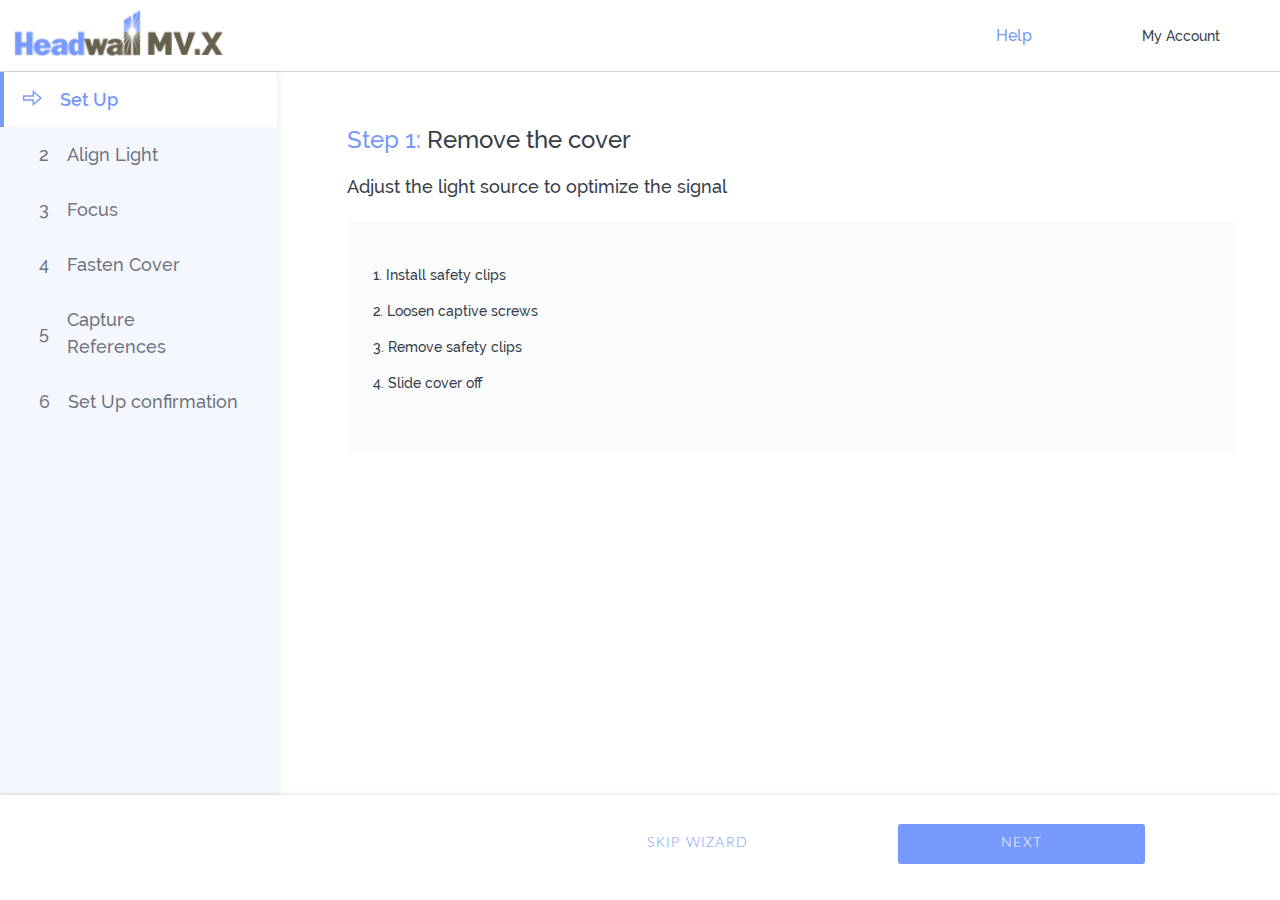
==== _index.html @ 50cad3e5 "add login page" ====
<!DOCTYPE html>
<html lang="en">
  <head>
    <meta charset="UTF-8" />
    <meta name="viewport" content="width=device-width, initial-scale=1.0" />
    <title>Screens Cam</title>
    <!-- Fonts -->
    <link rel="stylesheet" href="./assets/fonts/Verdana/verdana.css" />
    <link rel="stylesheet" href="./assets/fonts/Raleway/raleway.css" />
    <link rel="stylesheet" href="./assets/fonts/Lato/lato.css" />
    <!-- Other stylesheets -->

    <!-- Main stylesheet -->
    <link rel="stylesheet" href="css/main.css" />
  </head>
  <body>
    <div class="main-container">
      <!-- Header block START-->
      <div class="header-wrapper">
        <header>
          <div>
            <a href="#"><img src="./assets/img/icons/png/logo.png" alt="home page" /></a>
          </div>
          <section>
            <label for="dialog_state">Help</label>
            <div>
              <input type="checkbox" id="acc-settings" />
              <label for="acc-settings">My Account</label>
              <div class="acc-settings">
                <p><a href="#">Settings</a></p>
                <p><a href="#">Sign out</a></p>
              </div>
            </div>
          </section>
        </header>
      </div>
      <!-- Header block END-->

      <div class="main-layout">
        <!-- Panel Controls START-->
        <div class="flow">
          <div class="flow-item flow-item-active">
            <div class="flow-item-title">
              <span class="marker">1</span>
              <span class="marker-active"><img src="./assets/img/icons/vector/arrow-right.svg" alt="" /></span>
              <span class="marker-done"><img src="./assets/img/icons/vector/icon-done.svg" alt="" /></span>
              <p>Set Up</p>
            </div>
            <div class="flow-item-content">
              <div class="content-title">
                <p><span>Step 1: </span>Remove the cover</p>
              </div>
              <p class="content-title-sm">Adjust the light source to optimize the signal</p>
              <div class="darken-block">
                <div class="darken-block-text">
                  <p>1. Install safety clips</p>
                  <p>2. Loosen captive screws</p>
                  <p>3. Remove safety clips</p>
                  <p>4. Slide cover off</p>
                </div>
                <div class="darken-block-img">
                  <img src="./assets/img/gif/step_1.gif" alt="" />
                </div>
              </div>
            </div>
          </div>

          <div class="flow-item">
            <div class="flow-item-title">
              <span class="marker">2</span>
              <span class="marker-active"><img src="./assets/img/icons/vector/arrow-right.svg" alt="" /></span>
              <span class="marker-done"><img src="./assets/img/icons/vector/icon-done.svg" alt="" /></span>
              <p>Align Light</p>
            </div>
            <div class="flow-item-content">
              <div class="content-title">
                <p><span>Step 2: </span>Align Light Source</p>
              </div>
              <p class="content-title-sm">Remove cover to focus the lens</p>

              <div class="custom-dropdown">
                <div>
                  <span>Instructions</span>
                  <div class="arrow"></div>
                </div>
                <section class="dropdown-content">
                  <div class="darken-block">
                    <div class="darken-block-text">
                      <p>1. Install the light source</p>
                      <p>2. Place Zone 1 of the supplied target sheet in the field of view of the camera.</p>
                      <p>3. Loosen the clamp and adjust the position of the light source to illuminate the field of view of the MV.X</p>
                      <p>4. Monitor the Live View below to maximize the brightness of the image</p>
                      <p>5. Using the Live Spatial Profile Plot, adjust the illumination for the best uniformity across he plot.</p>
                    </div>
                    <img src="./assets/img/gif/step_2.gif" alt="" />
                  </div>
                </section>
              </div>
              <p class="content-title-xs">Live View of raw data</p>
              <div class="live-preview">
                <div class="live-preview-indicate">
                  <div></div>
                  <p>Live View</p>
                </div>
              </div>
              <div class="live-preview"></div>
            </div>
          </div>

          <div class="flow-item">
            <div class="flow-item-title">
              <span class="marker">3</span>
              <span class="marker-active"><img src="./assets/img/icons/vector/arrow-right.svg" alt="" /></span>
              <span class="marker-done"><img src="./assets/img/icons/vector/icon-done.svg" alt="" /></span>
              <p>Focus</p>
            </div>
            <div class="flow-item-content">
              <div class="content-title">
                <p><span>Step 3: </span>Focus the Lens</p>
              </div>
              <p class="content-title-sm">Adjust lens focus to maximise contrast</p>

              <div class="custom-dropdown">
                <div>
                  <span>Instructions</span>
                  <div class="arrow"></div>
                </div>
                <section class="dropdown-content">
                  <div class="darken-block">
                    <div class="darken-block-text">
                      <p>1. Ensure <i>Zone 1</i> of target sheet is visible by MV.X</p>
                      <p>2. Loosen the set screw on the lens</p>
                      <p>3. Using Live View below, turn front of lens to maximize the focus of the lens</p>
                      <p>4. Tighten the set screw on the lens</p>
                    </div>
                    <img src="./assets/img/gif/step_3.gif" alt="" />
                  </div>
                </section>
              </div>
              <p class="content-title-sm horizontal-offset">
                Position the camera as descbibed on the photo and Focus to achieve the result as in the example
              </p>
              <p class="content-title-xs">Live View of raw data</p>
              <div class="live-preview">
                <div class="live-preview-indicate">
                  <div></div>
                  <p>Live View</p>
                </div>
              </div>
              <div class="live-preview"></div>
              <div class="live-preview"></div>
            </div>
          </div>

          <div class="flow-item">
            <div class="flow-item-title">
              <span class="marker">4</span>
              <span class="marker-active"><img src="./assets/img/icons/vector/arrow-right.svg" alt="" /></span>
              <span class="marker-done"><img src="./assets/img/icons/vector/icon-done.svg" alt="" /></span>
              <p>Fasten Cover</p>
            </div>
            <div class="flow-item-content">
              <div class="content-title">
                <p><span>Step 4: </span>Replace Cover</p>
              </div>
              <p class="content-title-sm">Steps to replace and lock</p>

              <div class="custom-dropdown">
                <div>
                  <span>Instructions</span>
                  <div class="arrow"></div>
                </div>
                <section class="dropdown-content">
                  <div class="darken-block">
                    <div class="darken-block-text">
                      <p>1. Slide cover on with window over front of lens</p>
                      <p>2. Install safety clips</p>
                      <p>3. Tighten captive screws</p>
                      <p>4. Remove safety clips</p>
                    </div>
                    <img src="./assets/img/gif/step_4.gif" alt="" />
                  </div>
                </section>
              </div>
            </div>
          </div>

          <div class="flow-item">
            <div class="flow-item-title">
              <span class="marker">5</span>
              <span class="marker-active"><img src="./assets/img/icons/vector/arrow-right.svg" alt="" /></span>
              <span class="marker-done"><img src="./assets/img/icons/vector/icon-done.svg" alt="" /></span>
              <p>Capture References</p>
            </div>
            <div class="flow-item-content">
              <div class="content-title">
                <p><span>Step 5: </span>White and Dark Reference</p>
              </div>
              <p class="content-title-sm">Follow instructions below to collect White and Dark references</p>
              <div class="custom-dropdown">
                <div>
                  <span>Instructions</span>
                  <div class="arrow"></div>
                </div>
                <section class="dropdown-content">
                  <div class="darken-block">
                    <div class="darken-block-text">
                      <p>1. Move target sheet so that <i>Zone 2</i> is visible in the Live View below.</p>
                      <p>2. Place the white reference material onto the indicated position on the target sheet.</p>
                      <p>3. Click button when ready</p>
                    </div>
                    <img src="./assets/img/gif/step_2.gif" alt="" />
                  </div>
                </section>
              </div>
              <p class="content-title-sm horizontal-offset">
                Position the camera as descbibed on the photo and Focus to achieve the result as in the example
              </p>
              <p class="content-title-xs">Live View of raw data</p>
              <div class="live-preview">
                <div class="live-preview-indicate">
                  <div></div>
                  <p>Live View</p>
                </div>
              </div>
              <div class="live-preview"></div>
              <p class="content-text">
                Put a white reference in the spot of the light source so the exposure on the machine can be adjusted. Once it is adjusted to give the
                user ~75% of saturation (based on spectral graph), the user is prompted to click a button and save a white reference file. Clicking
                this button automatically saves a file with the proper settings in the metadata.
              </p>
              <div class="content-btn-collect">
                <button>Collect White&Dark References</button>
              </div>
            </div>
          </div>

          <div class="flow-item">
            <div class="flow-item-title">
              <span class="marker">6</span>
              <span class="marker-active"><img src="./assets/img/icons/vector/arrow-right.svg" alt="" /></span>
              <span class="marker-done"><img src="./assets/img/icons/vector/icon-done.svg" alt="" /></span>
              <p>Set Up confirmation</p>
            </div>
            <div class="flow-item-content">
              <div class="content-title">
                <p><span>Step 6: </span>Confirm and accept Set Up</p>
              </div>
              <p class="content-title-sm">
                Check up the data, settings file will be saved automatically with this information so it remains associated with the camera.
              </p>
              <div class="darken-block content-inputs">
                <div>
                  <p>MV.X camera name</p>
                  <p>FOV ( Field of View Parallel)</p>
                  <p>Spatial pixel</p>
                  <div class="tip">
                      <p>Maximum Belt Speed</p>
                      <img src="./assets/img/icons/vector/icon-info.svg" alt="info speed" />
                      <section>
                        <span>Belt speed assumes square pixels and may need to be adjusted based on the sample present.</span>
                        <div class="cube-wrapper">
                          <div class="cube"></div>
                        </div>
                      </section>
                    </div>
                  <p>Integration Time/Exposure</p>
                  <p>Frame Rate</p>
                </div>
                <section>
                  <input type="text" value="MV.X 001 " />
                  <div>
                    <input type="text" value="87" />
                    <span>deg</span>
                  </div>
                  <div>
                    <input type="text" value="87" />
                    <span>mm</span>
                  </div>
                  <div>
                    <input type="text" value="87" />
                    <span>m/sec</span>
                  </div>
                  <div>
                    <input type="text" value="87" />
                    <span>ms</span>
                  </div>
                  <div>
                    <input type="text" value="87" />
                    <span>fps</span>
                  </div>
                </section>
              </div>
              <p class="content-text">*After saving up the setup options you will have opportunity to change options via settings</p>
            </div>
          </div>
        </div>
        <div id="confirming-panel" class="confirming-panel">
          <span>skip wizard</span>
          <button id="btn-next">next</button>
        </div>
      </div>
    </div>
    <script src="./js/main.js"></script>
  </body>
</html>
---- assets/fonts/Verdana/verdana.css ----
/* This stylesheet generated by Transfonter (https://transfonter.org) on August 20, 2017 8:44 PM */

@font-face {
	font-family: 'Verdana';
	src: url('Verdana-BoldItalic.eot');
	src: local('Verdana Bold Italic'), local('Verdana-BoldItalic'),
		url('Verdana-BoldItalic.eot?#iefix') format('embedded-opentype'),
		url('Verdana-BoldItalic.woff') format('woff'),
		url('Verdana-BoldItalic.ttf') format('truetype');
	font-weight: bold;
	font-style: italic;
}

@font-face {
	font-family: 'Verdana';
	src: url('Verdana.eot');
	src: local('Verdana'),
		url('Verdana.eot?#iefix') format('embedded-opentype'),
		url('Verdana.woff') format('woff'),
		url('Verdana.ttf') format('truetype');
	font-weight: normal;
	font-style: normal;
}

@font-face {
	font-family: 'Verdana';
	src: url('Verdana-Bold.eot');
	src: local('Verdana Bold'), local('Verdana-Bold'),
		url('Verdana-Bold.eot?#iefix') format('embedded-opentype'),
		url('Verdana-Bold.woff') format('woff'),
		url('Verdana-Bold.ttf') format('truetype');
	font-weight: bold;
	font-style: normal;
}

@font-face {
	font-family: 'Verdana';
	src: url('Verdana-Italic.eot');
	src: local('Verdana Italic'), local('Verdana-Italic'),
		url('Verdana-Italic.eot?#iefix') format('embedded-opentype'),
		url('Verdana-Italic.woff') format('woff'),
		url('Verdana-Italic.ttf') format('truetype');
	font-weight: normal;
	font-style: italic;
}
---- assets/fonts/Raleway/raleway.css ----
/* This stylesheet generated by Transfonter (https://transfonter.org) on October 3, 2017 10:11 PM */

@font-face {
	font-family: 'Raleway';
	src: url('Raleway-Black.eot');
	src: local('Raleway Black'), local('Raleway-Black'),
		url('Raleway-Black.eot?#iefix') format('embedded-opentype'),
		url('Raleway-Black.woff') format('woff'),
		url('Raleway-Black.ttf') format('truetype');
	font-weight: 900;
	font-style: normal;
}

@font-face {
	font-family: 'Raleway';
	src: url('Raleway-ExtraLight.eot');
	src: local('Raleway ExtraLight'), local('Raleway-ExtraLight'),
		url('Raleway-ExtraLight.eot?#iefix') format('embedded-opentype'),
		url('Raleway-ExtraLight.woff') format('woff'),
		url('Raleway-ExtraLight.ttf') format('truetype');
	font-weight: 200;
	font-style: normal;
}

@font-face {
	font-family: 'Raleway';
	src: url('Raleway-Medium.eot');
	src: local('Raleway Medium'), local('Raleway-Medium'),
		url('Raleway-Medium.eot?#iefix') format('embedded-opentype'),
		url('Raleway-Medium.woff') format('woff'),
		url('Raleway-Medium.ttf') format('truetype');
	font-weight: 500;
	font-style: normal;
}

@font-face {
	font-family: 'Raleway';
	src: url('Raleway-LightItalic.eot');
	src: local('Raleway Light Italic'), local('Raleway-LightItalic'),
		url('Raleway-LightItalic.eot?#iefix') format('embedded-opentype'),
		url('Raleway-LightItalic.woff') format('woff'),
		url('Raleway-LightItalic.ttf') format('truetype');
	font-weight: 300;
	font-style: italic;
}

@font-face {
	font-family: 'Raleway';
	src: url('Raleway-Regular.eot');
	src: local('Raleway'), local('Raleway-Regular'),
		url('Raleway-Regular.eot?#iefix') format('embedded-opentype'),
		url('Raleway-Regular.woff') format('woff'),
		url('Raleway-Regular.ttf') format('truetype');
	font-weight: normal;
	font-style: normal;
}

@font-face {
	font-family: 'Raleway';
	src: url('Raleway-Light.eot');
	src: local('Raleway Light'), local('Raleway-Light'),
		url('Raleway-Light.eot?#iefix') format('embedded-opentype'),
		url('Raleway-Light.woff') format('woff'),
		url('Raleway-Light.ttf') format('truetype');
	font-weight: 300;
	font-style: normal;
}

@font-face {
	font-family: 'Raleway';
	src: url('Raleway-Thin.eot');
	src: local('Raleway Thin'), local('Raleway-Thin'),
		url('Raleway-Thin.eot?#iefix') format('embedded-opentype'),
		url('Raleway-Thin.woff') format('woff'),
		url('Raleway-Thin.ttf') format('truetype');
	font-weight: 100;
	font-style: normal;
}

@font-face {
	font-family: 'Raleway';
	src: url('Raleway-ExtraBoldItalic.eot');
	src: local('Raleway ExtraBold Italic'), local('Raleway-ExtraBoldItalic'),
		url('Raleway-ExtraBoldItalic.eot?#iefix') format('embedded-opentype'),
		url('Raleway-ExtraBoldItalic.woff') format('woff'),
		url('Raleway-ExtraBoldItalic.ttf') format('truetype');
	font-weight: 800;
	font-style: italic;
}

@font-face {
	font-family: 'Raleway';
	src: url('Raleway-ExtraLightItalic.eot');
	src: local('Raleway ExtraLight Italic'), local('Raleway-ExtraLightItalic'),
		url('Raleway-ExtraLightItalic.eot?#iefix') format('embedded-opentype'),
		url('Raleway-ExtraLightItalic.woff') format('woff'),
		url('Raleway-ExtraLightItalic.ttf') format('truetype');
	font-weight: 200;
	font-style: italic;
}

@font-face {
	font-family: 'Raleway';
	src: url('Raleway-MediumItalic.eot');
	src: local('Raleway Medium Italic'), local('Raleway-MediumItalic'),
		url('Raleway-MediumItalic.eot?#iefix') format('embedded-opentype'),
		url('Raleway-MediumItalic.woff') format('woff'),
		url('Raleway-MediumItalic.ttf') format('truetype');
	font-weight: 500;
	font-style: italic;
}

@font-face {
	font-family: 'Raleway';
	src: url('Raleway-BoldItalic.eot');
	src: local('Raleway Bold Italic'), local('Raleway-BoldItalic'),
		url('Raleway-BoldItalic.eot?#iefix') format('embedded-opentype'),
		url('Raleway-BoldItalic.woff') format('woff'),
		url('Raleway-BoldItalic.ttf') format('truetype');
	font-weight: bold;
	font-style: italic;
}

@font-face {
	font-family: 'Raleway';
	src: url('Raleway-ThinItalic.eot');
	src: local('Raleway Thin Italic'), local('Raleway-ThinItalic'),
		url('Raleway-ThinItalic.eot?#iefix') format('embedded-opentype'),
		url('Raleway-ThinItalic.woff') format('woff'),
		url('Raleway-ThinItalic.ttf') format('truetype');
	font-weight: 100;
	font-style: italic;
}

@font-face {
	font-family: 'Raleway';
	src: url('Raleway-SemiBoldItalic.eot');
	src: local('Raleway SemiBold Italic'), local('Raleway-SemiBoldItalic'),
		url('Raleway-SemiBoldItalic.eot?#iefix') format('embedded-opentype'),
		url('Raleway-SemiBoldItalic.woff') format('woff'),
		url('Raleway-SemiBoldItalic.ttf') format('truetype');
	font-weight: 600;
	font-style: italic;
}

@font-face {
	font-family: 'Raleway';
	src: url('Raleway-SemiBold.eot');
	src: local('Raleway SemiBold'), local('Raleway-SemiBold'),
		url('Raleway-SemiBold.eot?#iefix') format('embedded-opentype'),
		url('Raleway-SemiBold.woff') format('woff'),
		url('Raleway-SemiBold.ttf') format('truetype');
	font-weight: 600;
	font-style: normal;
}

@font-face {
	font-family: 'Raleway';
	src: url('Raleway-Italic.eot');
	src: local('Raleway Italic'), local('Raleway-Italic'),
		url('Raleway-Italic.eot?#iefix') format('embedded-opentype'),
		url('Raleway-Italic.woff') format('woff'),
		url('Raleway-Italic.ttf') format('truetype');
	font-weight: normal;
	font-style: italic;
}

@font-face {
	font-family: 'Raleway';
	src: url('Raleway-Bold.eot');
	src: local('Raleway Bold'), local('Raleway-Bold'),
		url('Raleway-Bold.eot?#iefix') format('embedded-opentype'),
		url('Raleway-Bold.woff') format('woff'),
		url('Raleway-Bold.ttf') format('truetype');
	font-weight: bold;
	font-style: normal;
}

@font-face {
	font-family: 'Raleway';
	src: url('Raleway-ExtraBold.eot');
	src: local('Raleway ExtraBold'), local('Raleway-ExtraBold'),
		url('Raleway-ExtraBold.eot?#iefix') format('embedded-opentype'),
		url('Raleway-ExtraBold.woff') format('woff'),
		url('Raleway-ExtraBold.ttf') format('truetype');
	font-weight: 800;
	font-style: normal;
}

@font-face {
	font-family: 'Raleway';
	src: url('Raleway-BlackItalic.eot');
	src: local('Raleway Black Italic'), local('Raleway-BlackItalic'),
		url('Raleway-BlackItalic.eot?#iefix') format('embedded-opentype'),
		url('Raleway-BlackItalic.woff') format('woff'),
		url('Raleway-BlackItalic.ttf') format('truetype');
	font-weight: 900;
	font-style: italic;
}
---- assets/fonts/Lato/lato.css ----
/* This stylesheet generated by Transfonter (https://transfonter.org) on February 13, 2018 8:55 AM */

@font-face {
    font-family: 'Lato Hairline';
    src: url('Lato-Hairline.eot');
    src: local('Lato Hairline'), local('Lato-Hairline'),
        url('Lato-Hairline.eot?#iefix') format('embedded-opentype'),
        url('Lato-Hairline.woff') format('woff'),
        url('Lato-Hairline.ttf') format('truetype');
    font-weight: 100;
    font-style: normal;
}

@font-face {
    font-family: 'Lato';
    src: url('Lato-Heavy.eot');
    src: local('Lato Heavy'), local('Lato-Heavy'),
        url('Lato-Heavy.eot?#iefix') format('embedded-opentype'),
        url('Lato-Heavy.woff') format('woff'),
        url('Lato-Heavy.ttf') format('truetype');
    font-weight: 900;
    font-style: normal;
}

@font-face {
    font-family: 'Lato';
    src: url('Lato-HeavyItalic.eot');
    src: local('Lato Heavy Italic'), local('Lato-HeavyItalic'),
        url('Lato-HeavyItalic.eot?#iefix') format('embedded-opentype'),
        url('Lato-HeavyItalic.woff') format('woff'),
        url('Lato-HeavyItalic.ttf') format('truetype');
    font-weight: 900;
    font-style: italic;
}

@font-face {
    font-family: 'Lato';
    src: url('Lato-Regular.eot');
    src: local('Lato Regular'), local('Lato-Regular'),
        url('Lato-Regular.eot?#iefix') format('embedded-opentype'),
        url('Lato-Regular.woff') format('woff'),
        url('Lato-Regular.ttf') format('truetype');
    font-weight: normal;
    font-style: normal;
}

@font-face {
    font-family: 'Lato';
    src: url('Lato-Black.eot');
    src: local('Lato Black'), local('Lato-Black'),
        url('Lato-Black.eot?#iefix') format('embedded-opentype'),
        url('Lato-Black.woff') format('woff'),
        url('Lato-Black.ttf') format('truetype');
    font-weight: 900;
    font-style: normal;
}

@font-face {
    font-family: 'Lato';
    src: url('Lato-SemiboldItalic.eot');
    src: local('Lato Semibold Italic'), local('Lato-SemiboldItalic'),
        url('Lato-SemiboldItalic.eot?#iefix') format('embedded-opentype'),
        url('Lato-SemiboldItalic.woff') format('woff'),
        url('Lato-SemiboldItalic.ttf') format('truetype');
    font-weight: 600;
    font-style: italic;
}

@font-face {
    font-family: 'Lato';
    src: url('Lato-BlackItalic.eot');
    src: local('Lato Black Italic'), local('Lato-BlackItalic'),
        url('Lato-BlackItalic.eot?#iefix') format('embedded-opentype'),
        url('Lato-BlackItalic.woff') format('woff'),
        url('Lato-BlackItalic.ttf') format('truetype');
    font-weight: 900;
    font-style: italic;
}

@font-face {
    font-family: 'Lato Hairline';
    src: url('Lato-HairlineItalic.eot');
    src: local('Lato Hairline Italic'), local('Lato-HairlineItalic'),
        url('Lato-HairlineItalic.eot?#iefix') format('embedded-opentype'),
        url('Lato-HairlineItalic.woff') format('woff'),
        url('Lato-HairlineItalic.ttf') format('truetype');
    font-weight: 100;
    font-style: italic;
}

@font-face {
    font-family: 'Lato';
    src: url('Lato-MediumItalic.eot');
    src: local('Lato Medium Italic'), local('Lato-MediumItalic'),
        url('Lato-MediumItalic.eot?#iefix') format('embedded-opentype'),
        url('Lato-MediumItalic.woff') format('woff'),
        url('Lato-MediumItalic.ttf') format('truetype');
    font-weight: 500;
    font-style: italic;
}

@font-face {
    font-family: 'Lato';
    src: url('Lato-ThinItalic.eot');
    src: local('Lato Thin Italic'), local('Lato-ThinItalic'),
        url('Lato-ThinItalic.eot?#iefix') format('embedded-opentype'),
        url('Lato-ThinItalic.woff') format('woff'),
        url('Lato-ThinItalic.ttf') format('truetype');
    font-weight: 100;
    font-style: italic;
}

@font-face {
    font-family: 'Lato';
    src: url('Lato-Thin.eot');
    src: local('Lato Thin'), local('Lato-Thin'),
        url('Lato-Thin.eot?#iefix') format('embedded-opentype'),
        url('Lato-Thin.woff') format('woff'),
        url('Lato-Thin.ttf') format('truetype');
    font-weight: 100;
    font-style: normal;
}

@font-face {
    font-family: 'Lato';
    src: url('Lato-Medium.eot');
    src: local('Lato Medium'), local('Lato-Medium'),
        url('Lato-Medium.eot?#iefix') format('embedded-opentype'),
        url('Lato-Medium.woff') format('woff'),
        url('Lato-Medium.ttf') format('truetype');
    font-weight: 500;
    font-style: normal;
}

@font-face {
    font-family: 'Lato';
    src: url('Lato-Italic.eot');
    src: local('Lato Italic'), local('Lato-Italic'),
        url('Lato-Italic.eot?#iefix') format('embedded-opentype'),
        url('Lato-Italic.woff') format('woff'),
        url('Lato-Italic.ttf') format('truetype');
    font-weight: normal;
    font-style: italic;
}

@font-face {
    font-family: 'Lato';
    src: url('Lato-Semibold.eot');
    src: local('Lato Semibold'), local('Lato-Semibold'),
        url('Lato-Semibold.eot?#iefix') format('embedded-opentype'),
        url('Lato-Semibold.woff') format('woff'),
        url('Lato-Semibold.ttf') format('truetype');
    font-weight: 600;
    font-style: normal;
}

@font-face {
    font-family: 'Lato';
    src: url('Lato-Bold.eot');
    src: local('Lato Bold'), local('Lato-Bold'),
        url('Lato-Bold.eot?#iefix') format('embedded-opentype'),
        url('Lato-Bold.woff') format('woff'),
        url('Lato-Bold.ttf') format('truetype');
    font-weight: bold;
    font-style: normal;
}

@font-face {
    font-family: 'Lato';
    src: url('Lato-BoldItalic.eot');
    src: local('Lato Bold Italic'), local('Lato-BoldItalic'),
        url('Lato-BoldItalic.eot?#iefix') format('embedded-opentype'),
        url('Lato-BoldItalic.woff') format('woff'),
        url('Lato-BoldItalic.ttf') format('truetype');
    font-weight: bold;
    font-style: italic;
}

@font-face {
    font-family: 'Lato';
    src: url('Lato-LightItalic.eot');
    src: local('Lato Light Italic'), local('Lato-LightItalic'),
        url('Lato-LightItalic.eot?#iefix') format('embedded-opentype'),
        url('Lato-LightItalic.woff') format('woff'),
        url('Lato-LightItalic.ttf') format('truetype');
    font-weight: 300;
    font-style: italic;
}

@font-face {
    font-family: 'Lato';
    src: url('Lato-Light.eot');
    src: local('Lato Light'), local('Lato-Light'),
        url('Lato-Light.eot?#iefix') format('embedded-opentype'),
        url('Lato-Light.woff') format('woff'),
        url('Lato-Light.ttf') format('truetype');
    font-weight: 300;
    font-style: normal;
}
---- css/main.css ----
.log-in-page-container {
  display: -webkit-box;
  display: -ms-flexbox;
  display: flex; }
  .log-in-page-container section {
    width: 100%; }
  .log-in-page-container section:first-child {
    width: 75%;
    background-image: url("../assets/img/backgrounds/bg-log_in.png");
    height: 100vh; }

.log-in-page-container .log-in-header {
  padding-left: 98px;
  padding-right: 150px; }
  .log-in-page-container .log-in-header header {
    color: #7899fc;
    font-size: 16px; }
    .log-in-page-container .log-in-header header img {
      height: auto; }

.log-in-content {
  padding: 100px; }
  .log-in-content p:last-child {
    font-family: Raleway;
    font-size: 14px;
    line-height: 1.29;
    color: #949494;
    margin-top: 149px; }
    .log-in-content p:last-child label {
      color: #7899fc;
      border-bottom: 1px solid #7899fc;
      cursor: pointer; }

.sing-in-title {
  font-family: Lato;
  font-size: 24px;
  font-weight: 500;
  line-height: 1.17;
  letter-spacing: -0.06px;
  color: #212529;
  margin-bottom: 83px; }

.auth-form {
  font-family: Lato; }
  .auth-form .input-composition {
    max-width: 360px;
    border: 1px solid #d5e1eb;
    border-radius: 3px;
    position: relative; }
    .auth-form .input-composition:first-child {
      margin-bottom: 36px; }
    .auth-form .input-composition span {
      background-color: #fff;
      position: absolute;
      top: -10px;
      font-size: 12px;
      color: #7899fc;
      left: 7px;
      padding: 1px 4px;
      display: none; }
    .auth-form .input-composition img {
      position: absolute;
      right: 20px;
      top: 18px;
      display: none; }
    .auth-form .input-composition input {
      width: 100%;
      padding: 13px 16px;
      font-family: Lato;
      font-size: 16px;
      line-height: 1.5;
      letter-spacing: 0.15px;
      color: #374049; }
      .auth-form .input-composition input::-webkit-input-placeholder {
        color: #b6b6b6;
        font-size: 16px; }
      .auth-form .input-composition input:-moz-placeholder {
        color: #b6b6b6;
        font-size: 16px; }
      .auth-form .input-composition input::-moz-placeholder {
        color: #b6b6b6;
        font-size: 16px; }
      .auth-form .input-composition input:-ms-input-placeholder {
        color: #b6b6b6;
        font-size: 16px; }
      .auth-form .input-composition input:focus {
        border: solid 2px #7899fc;
        -webkit-box-shadow: none;
                box-shadow: none; }
      .auth-form .input-composition input:focus ~ span, .auth-form .input-composition input:focus ~ img {
        display: block; }
  .auth-form button {
    padding: 12px 150px;
    background-color: #7899fc;
    text-transform: uppercase;
    color: #ffffff;
    font-family: Lato;
    font-size: 14px;
    font-weight: 500;
    line-height: 1.14;
    letter-spacing: 1.25px;
    margin-top: 44px; }

* {
  -webkit-box-sizing: border-box;
          box-sizing: border-box; }

html {
  font-family: sans-serif; }

body {
  font-size: 16px;
  color: #374049;
  line-height: 1.5;
  background-color: #fff;
  font-family: "Raleway"; }

a:hover, a {
  color: inherit;
  text-decoration: inherit; }

a, button {
  cursor: pointer; }

button::-moz-focus-inner,
button::active,
input::-moz-focus-inner,
input::active,
[type="button"]::-moz-focus-inner,
[type="reset"]::-moz-focus-inner,
[type="submit"]::-moz-focus-inner {
  border-style: none;
  padding: 0;
  outline: none;
  box-shadow: none; }

button, input,
input:focus, input:active {
  outline: none;
  background: #ffffff;
  border: none;
  border-radius: 3px; }

button:-moz-focusring,
[type="button"]:-moz-focusring,
[type="reset"]:-moz-focusring,
[type="submit"]:-moz-focusring {
  outline: none; }

p, body {
  padding: 0;
  margin: 0; }

header section, .flow-item-content .darken-block, .live-preview-indicate, .flow-item-title, .flow-item-content .content-btn-collect, .confirming-panel {
  display: -webkit-box;
  display: -ms-flexbox;
  display: flex;
  -webkit-box-align: center;
      -ms-flex-align: center;
          align-items: center;
  -webkit-box-pack: center;
      -ms-flex-pack: center;
          justify-content: center; }

header section, .flow-item-content .darken-block, .live-preview-indicate {
  -webkit-box-pack: justify;
      -ms-flex-pack: justify;
          justify-content: space-between; }

.flow-item-title {
  -ms-flex-pack: distribute;
      justify-content: space-around; }

.lines-around {
  overflow: hidden;
  text-align: center; }

.accent-color {
  color: #7899fc; }

.horizontal-offset {
  margin-top: 80px;
  margin-bottom: 20px; }

.lines-around:before,
.lines-around:after {
  background-color: #d5e1eb;
  content: "";
  display: inline-block;
  height: 2px;
  position: relative;
  vertical-align: middle;
  width: 50%; }

.lines-around:before {
  right: 2em;
  margin-left: -50%; }

.lines-around:after {
  left: 2em;
  margin-right: -50%; }

.main-container {
  position: relative; }

.header-wrapper {
  position: relative;
  background-color: #ffffff;
  border-bottom: 1px solid #D4D4D4;
  padding: 9px 60px 8px 14px; }

#acc-settings {
  display: none; }

header {
  margin: 0 auto;
  position: relative;
  display: -webkit-box;
  display: -ms-flexbox;
  display: flex;
  -webkit-box-align: center;
      -ms-flex-align: center;
          align-items: center;
  -webkit-box-pack: justify;
      -ms-flex-pack: justify;
          justify-content: space-between;
  font-size: 14px;
  font-weight: 500; }
  header img {
    height: 48px;
    width: auto; }
  header section > label {
    color: #7899fc;
    margin-right: 110px;
    cursor: pointer;
    font-size: 16px; }
  header section > div label {
    cursor: pointer; }
  header section > div .acc-settings {
    font-size: 16px;
    font-family: Lato;
    display: none;
    position: absolute;
    border-radius: 3px;
    -webkit-box-shadow: 1px 2px 3px 0 rgba(0, 0, 0, 0.15);
            box-shadow: 1px 2px 3px 0 rgba(0, 0, 0, 0.15);
    border: solid 1px #f9f9f9;
    background-color: #ffffff;
    right: -30px;
    top: 40px; }
    header section > div .acc-settings p {
      white-space: nowrap;
      padding: 15px 48px 12px 17px; }

#acc-settings:checked ~ .acc-settings {
  display: block; }

.sub-title-lower {
  padding-bottom: 5px;
  margin-bottom: 15px;
  border-bottom: 1px solid #D4D4D4; }

.btn-large {
  background-color: #7899fc;
  color: #ffffff;
  border: solid 1px #7899fc;
  font-size: 14px;
  width: 100%;
  height: 72px; }

.main-layout {
  margin: 0 auto;
  position: relative;
  height: 100%;
  width: 100%; }

.flow {
  width: 277px;
  background-color: #f5f7ff;
  height: 92vh;
  font-size: 18px;
  color: #374049;
  -webkit-box-shadow: 4px 0 6px 0 rgba(0, 0, 0, 0.05);
          box-shadow: 4px 0 6px 0 rgba(0, 0, 0, 0.05); }
  .flow-item {
    padding: 14px 39px;
    display: -webkit-box;
    display: -ms-flexbox;
    display: flex;
    -webkit-box-align: center;
        -ms-flex-align: center;
            align-items: center; }
    .flow-item-content {
      display: none; }
    .flow-item-title {
      -webkit-box-pack: start;
          -ms-flex-pack: start;
              justify-content: flex-start;
      opacity: 0.7;
      font-weight: 500; }
      .flow-item-title .marker-active, .flow-item-title .marker-done {
        display: none; }
      .flow-item-title span {
        margin-right: 18px; }
    .flow-item-active .flow-item-title {
      color: #7899fc;
      font-weight: 600;
      opacity: 1; }
    .flow-item-done .flow-item-title {
      opacity: 1; }
    .flow-item-done .marker {
      display: none; }
      .flow-item-done .marker-done {
        display: block; }
    .flow-item-active {
      background: #fff;
      border-left: 4px solid #7899fc;
      padding-left: 19px; }
      .flow-item-active .flow-item-content {
        display: block; }
      .flow-item-active .marker {
        display: none; }
        .flow-item-active .marker-active {
          display: block; }

.flow-item-content {
  position: absolute;
  left: 280px;
  top: 0;
  font-family: "Raleway";
  padding: 50px 67px;
  width: 80%;
  height: 85%;
  overflow: scroll; }
  .flow-item-content .content-text {
    font-size: 14px;
    line-height: 1.29;
    font-weight: 500;
    margin-top: 50px; }
  .flow-item-content .content-btn-collect {
    padding: 50px 0; }
    .flow-item-content .content-btn-collect button {
      background-color: #7899fc;
      font-size: 14px;
      color: #ffffff;
      text-transform: none;
      padding: 12px 38px;
      font-weight: 400; }
  .flow-item-content .content-title {
    font-size: 24px;
    font-weight: 500;
    margin: 15px 0;
    margin-top: 0; }
    .flow-item-content .content-title span {
      color: #7899fc; }
    .flow-item-content .content-title-sm {
      font-weight: 500;
      font-size: 18px; }
    .flow-item-content .content-title-xs {
      font-size: 16px;
      color: #949494; }
  .flow-item-content .darken-block {
    background-color: #fafbfd;
    padding: 44px 26px;
    font-size: 14px;
    font-weight: 500;
    margin-top: 21px;
    -webkit-box-align: start;
        -ms-flex-align: start;
            align-items: flex-start; }
    .flow-item-content .darken-block p {
      margin-bottom: 15px; }

.confirming-panel {
  position: absolute;
  -webkit-box-pack: end;
      -ms-flex-pack: end;
          justify-content: flex-end;
  bottom: 0;
  width: 100%;
  height: 110px;
  height: 105px;
  -webkit-box-shadow: 0 0 4px 0 rgba(0, 0, 0, 0.2);
          box-shadow: 0 0 4px 0 rgba(0, 0, 0, 0.2);
  background-color: #fff;
  padding: 29px 135px;
  padding-bottom: 36px; }
  .confirming-panel button {
    padding: 12px 103px;
    background-color: #7899fc;
    color: #ffffff;
    border-radius: 3px; }
  .confirming-panel span {
    margin-right: 150px;
    color: #7899fc;
    cursor: pointer; }

.confirming-panel, button {
  text-transform: uppercase;
  font-family: "Lato";
  line-height: 1.14;
  letter-spacing: 1.25px;
  font-size: 14px;
  font-weight: 300; }

.arrow {
  position: relative;
  height: 8px;
  width: 7px;
  display: inline-block; }
  .arrow::before, .arrow::after {
    content: "";
    position: absolute;
    bottom: 0px;
    width: 1px;
    height: 100%;
    -webkit-transition: all 0.5s;
    transition: all 0.5s; }
  .arrow::before {
    left: -1px;
    -webkit-transform: rotate(-45deg);
            transform: rotate(-45deg);
    background-color: #949494; }
  .arrow::after {
    left: 4px;
    -webkit-transform: rotate(45deg);
            transform: rotate(45deg);
    background-color: #949494; }

.dropdown-content {
  display: none; }

.custom-dropdown {
  margin-top: 21px;
  margin-bottom: 35px; }
  .custom-dropdown > div {
    border-bottom: solid 1px #d5e1eb; }
  .custom-dropdown span {
    color: #949494;
    font-size: 16px;
    margin-right: 10px;
    cursor: pointer;
    margin-bottom: 5px; }
  .custom-dropdown .darken-block {
    margin-top: 0; }

.custom-dropdow-open {
  display: block; }

.arrow-open::before {
  -webkit-transform: rotate(-135deg);
          transform: rotate(-135deg); }
.arrow-open::after {
  -webkit-transform: rotate(135deg);
          transform: rotate(135deg); }

.live-preview {
  max-width: 800px;
  height: 350px;
  background-color: #d8d8d8;
  margin-top: 10px; }
  .live-preview-indicate {
    background-color: #7899fc;
    text-transform: uppercase;
    color: #ffffff;
    width: 132px;
    padding: 3px 10px; }
    .live-preview-indicate div {
      height: 13px;
      width: 13px;
      background-color: #ff5a5a;
      border: 2px solid #fff;
      border-radius: 50%; }

.flow-item-content .content-inputs {
  padding: 30px 100px; }
  .flow-item-content .content-inputs div:first-child p {
    font-size: 18px;
    margin-bottom: 35px; }
    .flow-item-content .content-inputs div:first-child p img {
      vertical-align: super;
      cursor: pointer; }
  .flow-item-content .content-inputs section > input {
    border: none;
    border-bottom: 1px solid #d5e1eb;
    background: transparent;
    margin-bottom: 35px;
    font-size: 18px;
    width: 250px; }
  .flow-item-content .content-inputs section div {
    margin-bottom: 35px;
    position: relative;
    text-align: right; }
    .flow-item-content .content-inputs section div input {
      padding: 6px 18px;
      border: 1px solid #d5e1eb;
      border-radius: 3px;
      max-width: 97px;
      font-size: 14px; }
    .flow-item-content .content-inputs section div span {
      font-size: 14px;
      color: #949494;
      position: absolute;
      right: 10px;
      top: 5px; }

.content-inputs ~ .content-text {
  margin-bottom: 80px; }

.tip {
  position: relative; }
  .tip img {
    cursor: pointer; }
  .tip section {
    display: none;
    background-color: #7899fc;
    padding: 7px 11px;
    padding-bottom: 9px;
    border-radius: 3px;
    color: #ffffff;
    font-size: 12px;
    line-height: 1;
    position: absolute;
    width: 300px;
    top: -47px;
    left: 48px; }
    .tip section div.cube-wrapper {
      position: relative;
      margin: 0; }
      .tip section div.cube-wrapper .cube {
        margin: 0;
        position: absolute;
        height: 15px;
        width: 15px;
        background-color: #7899fc;
        -webkit-transform: rotate(45deg);
                transform: rotate(45deg);
        bottom: -16px;
        left: 122px; }
  .tip img {
    position: absolute;
    top: 5px;
    right: 38px; }
    .tip img:hover ~ section {
      display: block; }

/*# sourceMappingURL=main.css.map */
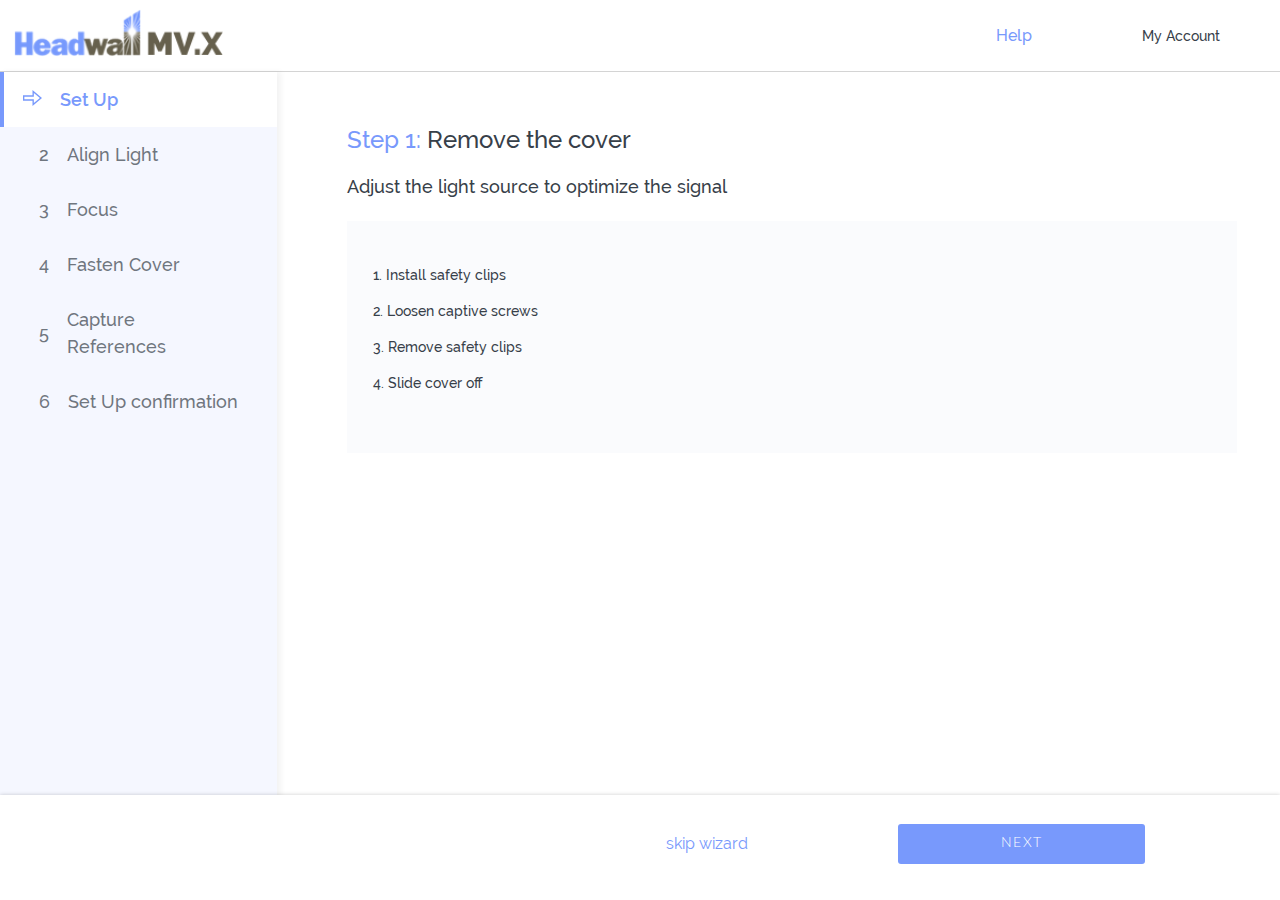
==== commit 018cf603: "add modal help" ====
--- a/_index.html
+++ b/_index.html
@@ -14,7 +14,7 @@
     <link rel="stylesheet" href="css/main.css" />
   </head>
   <body>
-    <div class="main-container">
+    <div id="main-container" class="main-container">
       <!-- Header block START-->
       <div class="header-wrapper">
         <header>
@@ -22,7 +22,7 @@
             <a href="#"><img src="./assets/img/icons/png/logo.png" alt="home page" /></a>
           </div>
           <section>
-            <label for="dialog_state">Help</label>
+            <label class="toggle-modal">Help</label>
             <div>
               <input type="checkbox" id="acc-settings" />
               <label for="acc-settings">My Account</label>
@@ -255,15 +255,15 @@
                   <p>FOV ( Field of View Parallel)</p>
                   <p>Spatial pixel</p>
                   <div class="tip">
-                      <p>Maximum Belt Speed</p>
-                      <img src="./assets/img/icons/vector/icon-info.svg" alt="info speed" />
-                      <section>
-                        <span>Belt speed assumes square pixels and may need to be adjusted based on the sample present.</span>
-                        <div class="cube-wrapper">
-                          <div class="cube"></div>
-                        </div>
-                      </section>
-                    </div>
+                    <p>Maximum Belt Speed</p>
+                    <img src="./assets/img/icons/vector/icon-info.svg" alt="info speed" />
+                    <section>
+                      <span>Belt speed assumes square pixels and may need to be adjusted based on the sample present.</span>
+                      <div class="cube-wrapper">
+                        <div class="cube"></div>
+                      </div>
+                    </section>
+                  </div>
                   <p>Integration Time/Exposure</p>
                   <p>Frame Rate</p>
                 </div>
@@ -301,6 +301,58 @@
         </div>
       </div>
     </div>
+    <div class="modal-wrapper help-modal" id="help-modal">
+      <div class="modal">
+        <button class="toggle-modal pointer"><img src="./assets/img/icons/vector/close.svg" alt="" /></button>
+        <div class="large-dlg-title"><p class="lines-around">Need Help?</p></div>
+        <div class="device-info">
+          <section>
+            <div>
+              <div>
+                <p>serial number</p>
+                <p>software version</p>
+                <p>camera model</p>
+              </div>
+              <aside>
+                <span>#18980548596</span>
+                <span>1.12.3.4.5</span>
+                <span>MV.X 1</span>
+              </aside>
+            </div>
+            <div>
+              <div>
+                <p>MAC address 1</p>
+                <p>MAC address 2</p>
+                <p>GENICAM</p>
+              </div>
+              <aside>
+                <span>9AC-56kg</span>
+                <span>9AC-56kg</span>
+                <span>9AC-56kg</span>
+              </aside>
+            </div>
+          </section>
+          <button><img src="./assets/img/icons/vector/download.svg" alt="" />Download Manual</button>
+        </div>
+        <section>
+          <article>
+            <p>Submit a request for support through our streamlined Support Ticket System at:</p>
+            <a href="http://www.headwallphotonics.com/support" class="accent-color">www.headwallphotonics.com/support</a>
+          </article>
+        </section>
+        <div class="small-dlg-title"><p class="lines-around">or</p></div>
+        <section class="qr-code">
+          <p>User your mobile device to scan the QR code located on the side of your instrument</p>
+          <img src="./assets/img/icons/vector/qr-code.svg" alt="" />
+        </section>
+        <div class="small-dlg-title"><p class="lines-around">or</p></div>
+        <section class="contact-phone">
+          <p>Call our support line at:</p>
+          <img src="./assets/img/icons/vector/phone-call.svg" alt="" />
+          <p class="accent-color">+1 978-353-4100</p>
+        </section>
+      </div>
+    </div>
     <script src="./js/main.js"></script>
   </body>
 </html>
--- a/css/main.css
+++ b/css/main.css
@@ -1,3 +1,10 @@
+.pointer {
+  cursor: pointer; }
+
+.blur {
+  -webkit-filter: blur(6px);
+          filter: blur(6px); }
+
 .log-in-page-container {
   display: -webkit-box;
   display: -ms-flexbox;
@@ -7,7 +14,25 @@
   .log-in-page-container section:first-child {
     width: 75%;
     background-image: url("../assets/img/backgrounds/bg-log_in.png");
-    height: 100vh; }
+    background-repeat: no-repeat;
+    background-size: cover;
+    height: 100vh;
+    -webkit-box-orient: vertical;
+    -webkit-box-direction: normal;
+        -ms-flex-direction: column;
+            flex-direction: column;
+    color: #ffffff;
+    font-family: Lato; }
+    .log-in-page-container section:first-child h1 {
+      font-size: 34px;
+      font-weight: 600;
+      letter-spacing: -0.12px;
+      text-align: center;
+      margin: 0; }
+    .log-in-page-container section:first-child p {
+      font-size: 20px;
+      letter-spacing: -0.07px;
+      font-weight: 300; }
 
 .log-in-page-container .log-in-header {
   padding-left: 98px;
@@ -101,6 +126,145 @@
     letter-spacing: 1.25px;
     margin-top: 44px; }
 
+.modal-wrapper {
+  position: absolute;
+  width: 100%;
+  height: 100%;
+  background: rgba(0, 0, 0, 0.4);
+  top: 0;
+  display: none;
+  -webkit-box-align: center;
+      -ms-flex-align: center;
+          align-items: center; }
+
+.modal {
+  position: relative;
+  padding: 50px;
+  max-width: 720px;
+  min-width: 520px;
+  max-height: 100%;
+  overflow: scroll;
+  background: #ffffff;
+  border-radius: 3px;
+  margin: 0 auto; }
+  .modal > button {
+    position: absolute;
+    right: 20px;
+    top: 20px; }
+
+.large-dlg-title {
+  font-size: 24px; }
+
+.small-dlg-title {
+  font-size: 14px;
+  color: #949494; }
+  .small-dlg-title .lines-around:before, .small-dlg-title .lines-around:after {
+    width: 65px; }
+
+.device-info {
+  display: -webkit-box;
+  display: -ms-flexbox;
+  display: flex;
+  -webkit-box-orient: vertical;
+  -webkit-box-direction: normal;
+      -ms-flex-direction: column;
+          flex-direction: column;
+  background-color: rgba(215, 225, 234, 0.3);
+  padding: 30px 0;
+  margin-top: 25px;
+  margin-bottom: 34px; }
+  .device-info > button {
+    font-family: Raleway;
+    padding: 7px 44px;
+    border: solid 1px #7899fc;
+    background-color: rgba(215, 225, 234, 0.8);
+    color: #374049;
+    font-size: 12px;
+    margin-top: 40px;
+    font-weight: 600;
+    -ms-flex-item-align: center;
+        align-self: center; }
+    .device-info > button img {
+      margin-right: 10px; }
+  .device-info section {
+    display: -webkit-box;
+    display: -ms-flexbox;
+    display: flex;
+    -webkit-box-align: center;
+        -ms-flex-align: center;
+            align-items: center;
+    -ms-flex-pack: distribute;
+        justify-content: space-around; }
+    .device-info section > div {
+      padding: 0 14px;
+      display: -webkit-box;
+      display: -ms-flexbox;
+      display: flex; }
+      .device-info section > div div, .device-info section > div aside {
+        display: -webkit-box;
+        display: -ms-flexbox;
+        display: flex;
+        -webkit-box-orient: vertical;
+        -webkit-box-direction: normal;
+            -ms-flex-direction: column;
+                flex-direction: column;
+        -webkit-box-align: start;
+            -ms-flex-align: start;
+                align-items: start;
+        -webkit-box-pack: justify;
+            -ms-flex-pack: justify;
+                justify-content: space-between;
+        font-size: 12px; }
+        .device-info section > div div p, .device-info section > div aside p {
+          white-space: nowrap;
+          margin-top: 15px;
+          margin-right: 35px;
+          letter-spacing: 1.35px;
+          color: #121212;
+          text-transform: uppercase;
+          opacity: 0.5;
+          font-weight: 400; }
+        .device-info section > div div p:first-child, .device-info section > div aside p:first-child {
+          margin-top: 0; }
+      .device-info section > div aside {
+        -webkit-box-orient: vertical;
+        -webkit-box-direction: normal;
+            -ms-flex-direction: start;
+                flex-direction: start; }
+        .device-info section > div aside span {
+          white-space: nowrap;
+          font-weight: 600; }
+      .device-info section > div:last-child {
+        border-left: solid 1px #d5e1eb; }
+    .device-info section > div:first-child {
+      padding: 0; }
+
+.help-modal .small-dlg-title {
+  margin: 25px 0; }
+.help-modal article p {
+  font-size: 14px;
+  font-weight: 600;
+  margin-bottom: 10px; }
+
+.qr-code p {
+  -webkit-box-flex: 0;
+      -ms-flex-positive: 0;
+          flex-grow: 0;
+  line-height: 2; }
+.qr-code img {
+  margin-left: 70px;
+  -webkit-box-flex: 1;
+      -ms-flex-positive: 1;
+          flex-grow: 1; }
+
+.contact-phone p:last-child {
+  font-size: 22px; }
+
+.modal-open {
+  display: -webkit-box;
+  display: -ms-flexbox;
+  display: flex; }
+
 * {
   -webkit-box-sizing: border-box;
           box-sizing: border-box; }
@@ -151,7 +315,7 @@
   padding: 0;
   margin: 0; }
 
-header section, .flow-item-content .darken-block, .live-preview-indicate, .flow-item-title, .flow-item-content .content-btn-collect, .confirming-panel {
+.log-in-page-container section:first-child, .qr-code, .contact-phone, header section, .flow-item-content .darken-block, .live-preview-indicate, .flow-item-title, .flow-item-content .content-btn-collect, .confirming-panel {
   display: -webkit-box;
   display: -ms-flexbox;
   display: flex;
@@ -162,7 +326,7 @@
       -ms-flex-pack: center;
           justify-content: center; }
 
-header section, .flow-item-content .darken-block, .live-preview-indicate {
+.qr-code, .contact-phone, header section, .flow-item-content .darken-block, .live-preview-indicate {
   -webkit-box-pack: justify;
       -ms-flex-pack: justify;
           justify-content: space-between; }
@@ -395,7 +559,7 @@
     color: #7899fc;
     cursor: pointer; }
 
-.confirming-panel, button {
+.confirming-panel button {
   text-transform: uppercase;
   font-family: "Lato";
   line-height: 1.14;
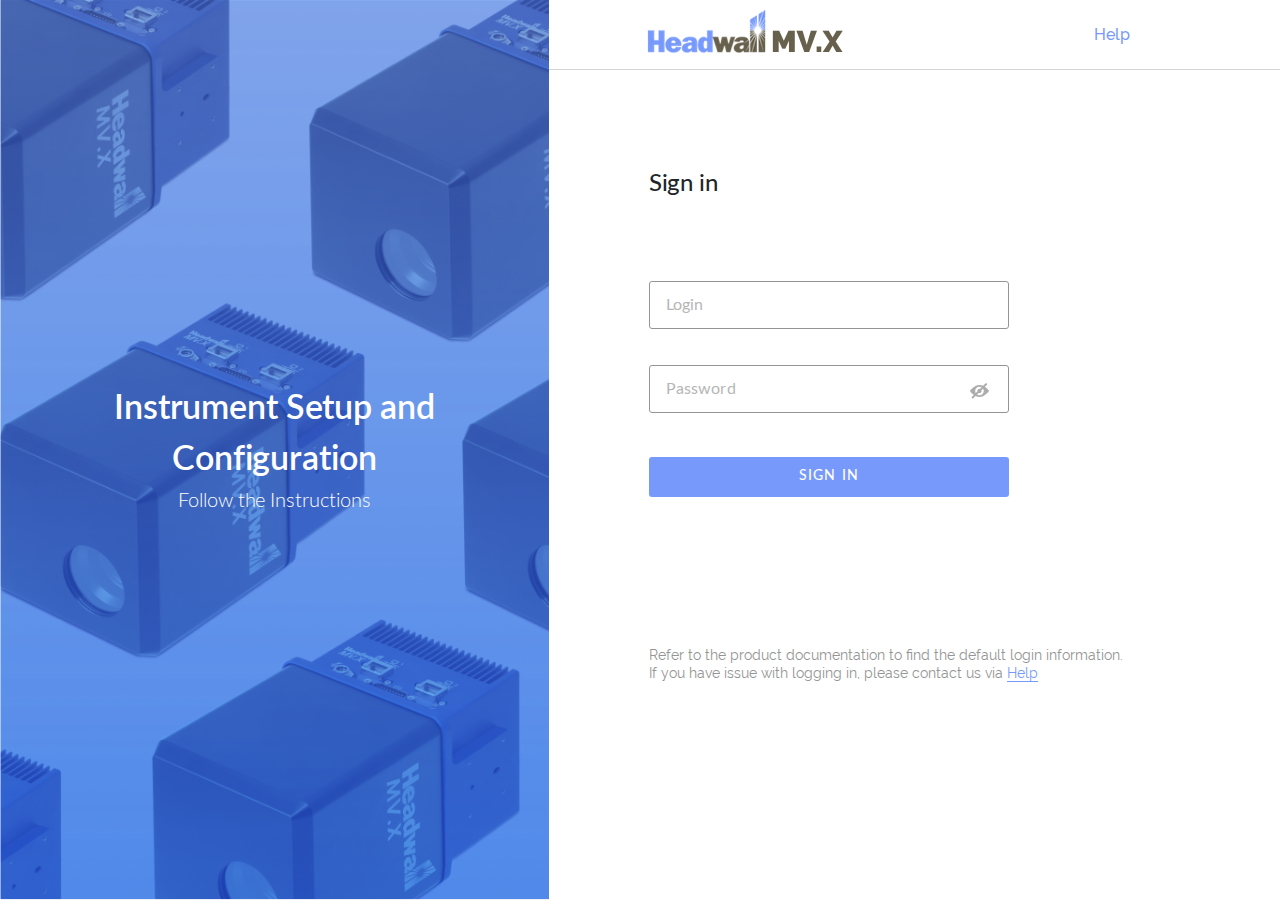
==== commit 1c9eb3d4: "Add load page, reset pass page" ====
--- a/_index.html
+++ b/_index.html
@@ -14,292 +14,38 @@
     <link rel="stylesheet" href="css/main.css" />
   </head>
   <body>
-    <div id="main-container" class="main-container">
+    <div id="main-container" class="main-container log-in-page-container">
       <!-- Header block START-->
-      <div class="header-wrapper">
-        <header>
-          <div>
-            <a href="#"><img src="./assets/img/icons/png/logo.png" alt="home page" /></a>
+      <section>
+        <h1>Instrument Setup and <br />Configuration</h1>
+        <p>Follow the Instructions</p>
+      </section>
+      <section>
+        <div class="header-wrapper log-in-header">
+          <header>
+            <div>
+              <a href="index.html"><img src="./assets/img/icons/png/logo.png" alt="home page" /></a>
+            </div>
+            <label class="toggle-modal pointer">Help</label>
+          </header>
+        </div>
+        <section class="log-in-content">
+          <p class="sing-in-title">Sign in</p>
+          <div class="auth-form">
+            <div class="input-composition"><input placeholder="Login" type="text" /><span>Login</span></div>
+            <div class="input-composition">
+              <input placeholder="Password" type="password" />
+              <span>Password</span>
+              <div class="pass-control"></div>
+            </div>
+            <button><a href="./setup_flow.html">sign in</a></button>
           </div>
-          <section>
-            <label class="toggle-modal">Help</label>
-            <div>
-              <input type="checkbox" id="acc-settings" />
-              <label for="acc-settings">My Account</label>
-              <div class="acc-settings">
-                <p><a href="#">Settings</a></p>
-                <p><a href="#">Sign out</a></p>
-              </div>
-            </div>
-          </section>
-        </header>
-      </div>
-      <!-- Header block END-->
-
-      <div class="main-layout">
-        <!-- Panel Controls START-->
-        <div class="flow">
-          <div class="flow-item flow-item-active">
-            <div class="flow-item-title">
-              <span class="marker">1</span>
-              <span class="marker-active"><img src="./assets/img/icons/vector/arrow-right.svg" alt="" /></span>
-              <span class="marker-done"><img src="./assets/img/icons/vector/icon-done.svg" alt="" /></span>
-              <p>Set Up</p>
-            </div>
-            <div class="flow-item-content">
-              <div class="content-title">
-                <p><span>Step 1: </span>Remove the cover</p>
-              </div>
-              <p class="content-title-sm">Adjust the light source to optimize the signal</p>
-              <div class="darken-block">
-                <div class="darken-block-text">
-                  <p>1. Install safety clips</p>
-                  <p>2. Loosen captive screws</p>
-                  <p>3. Remove safety clips</p>
-                  <p>4. Slide cover off</p>
-                </div>
-                <div class="darken-block-img">
-                  <img src="./assets/img/gif/step_1.gif" alt="" />
-                </div>
-              </div>
-            </div>
-          </div>
-
-          <div class="flow-item">
-            <div class="flow-item-title">
-              <span class="marker">2</span>
-              <span class="marker-active"><img src="./assets/img/icons/vector/arrow-right.svg" alt="" /></span>
-              <span class="marker-done"><img src="./assets/img/icons/vector/icon-done.svg" alt="" /></span>
-              <p>Align Light</p>
-            </div>
-            <div class="flow-item-content">
-              <div class="content-title">
-                <p><span>Step 2: </span>Align Light Source</p>
-              </div>
-              <p class="content-title-sm">Remove cover to focus the lens</p>
-
-              <div class="custom-dropdown">
-                <div>
-                  <span>Instructions</span>
-                  <div class="arrow"></div>
-                </div>
-                <section class="dropdown-content">
-                  <div class="darken-block">
-                    <div class="darken-block-text">
-                      <p>1. Install the light source</p>
-                      <p>2. Place Zone 1 of the supplied target sheet in the field of view of the camera.</p>
-                      <p>3. Loosen the clamp and adjust the position of the light source to illuminate the field of view of the MV.X</p>
-                      <p>4. Monitor the Live View below to maximize the brightness of the image</p>
-                      <p>5. Using the Live Spatial Profile Plot, adjust the illumination for the best uniformity across he plot.</p>
-                    </div>
-                    <img src="./assets/img/gif/step_2.gif" alt="" />
-                  </div>
-                </section>
-              </div>
-              <p class="content-title-xs">Live View of raw data</p>
-              <div class="live-preview">
-                <div class="live-preview-indicate">
-                  <div></div>
-                  <p>Live View</p>
-                </div>
-              </div>
-              <div class="live-preview"></div>
-            </div>
-          </div>
-
-          <div class="flow-item">
-            <div class="flow-item-title">
-              <span class="marker">3</span>
-              <span class="marker-active"><img src="./assets/img/icons/vector/arrow-right.svg" alt="" /></span>
-              <span class="marker-done"><img src="./assets/img/icons/vector/icon-done.svg" alt="" /></span>
-              <p>Focus</p>
-            </div>
-            <div class="flow-item-content">
-              <div class="content-title">
-                <p><span>Step 3: </span>Focus the Lens</p>
-              </div>
-              <p class="content-title-sm">Adjust lens focus to maximise contrast</p>
-
-              <div class="custom-dropdown">
-                <div>
-                  <span>Instructions</span>
-                  <div class="arrow"></div>
-                </div>
-                <section class="dropdown-content">
-                  <div class="darken-block">
-                    <div class="darken-block-text">
-                      <p>1. Ensure <i>Zone 1</i> of target sheet is visible by MV.X</p>
-                      <p>2. Loosen the set screw on the lens</p>
-                      <p>3. Using Live View below, turn front of lens to maximize the focus of the lens</p>
-                      <p>4. Tighten the set screw on the lens</p>
-                    </div>
-                    <img src="./assets/img/gif/step_3.gif" alt="" />
-                  </div>
-                </section>
-              </div>
-              <p class="content-title-sm horizontal-offset">
-                Position the camera as descbibed on the photo and Focus to achieve the result as in the example
-              </p>
-              <p class="content-title-xs">Live View of raw data</p>
-              <div class="live-preview">
-                <div class="live-preview-indicate">
-                  <div></div>
-                  <p>Live View</p>
-                </div>
-              </div>
-              <div class="live-preview"></div>
-              <div class="live-preview"></div>
-            </div>
-          </div>
-
-          <div class="flow-item">
-            <div class="flow-item-title">
-              <span class="marker">4</span>
-              <span class="marker-active"><img src="./assets/img/icons/vector/arrow-right.svg" alt="" /></span>
-              <span class="marker-done"><img src="./assets/img/icons/vector/icon-done.svg" alt="" /></span>
-              <p>Fasten Cover</p>
-            </div>
-            <div class="flow-item-content">
-              <div class="content-title">
-                <p><span>Step 4: </span>Replace Cover</p>
-              </div>
-              <p class="content-title-sm">Steps to replace and lock</p>
-
-              <div class="custom-dropdown">
-                <div>
-                  <span>Instructions</span>
-                  <div class="arrow"></div>
-                </div>
-                <section class="dropdown-content">
-                  <div class="darken-block">
-                    <div class="darken-block-text">
-                      <p>1. Slide cover on with window over front of lens</p>
-                      <p>2. Install safety clips</p>
-                      <p>3. Tighten captive screws</p>
-                      <p>4. Remove safety clips</p>
-                    </div>
-                    <img src="./assets/img/gif/step_4.gif" alt="" />
-                  </div>
-                </section>
-              </div>
-            </div>
-          </div>
-
-          <div class="flow-item">
-            <div class="flow-item-title">
-              <span class="marker">5</span>
-              <span class="marker-active"><img src="./assets/img/icons/vector/arrow-right.svg" alt="" /></span>
-              <span class="marker-done"><img src="./assets/img/icons/vector/icon-done.svg" alt="" /></span>
-              <p>Capture References</p>
-            </div>
-            <div class="flow-item-content">
-              <div class="content-title">
-                <p><span>Step 5: </span>White and Dark Reference</p>
-              </div>
-              <p class="content-title-sm">Follow instructions below to collect White and Dark references</p>
-              <div class="custom-dropdown">
-                <div>
-                  <span>Instructions</span>
-                  <div class="arrow"></div>
-                </div>
-                <section class="dropdown-content">
-                  <div class="darken-block">
-                    <div class="darken-block-text">
-                      <p>1. Move target sheet so that <i>Zone 2</i> is visible in the Live View below.</p>
-                      <p>2. Place the white reference material onto the indicated position on the target sheet.</p>
-                      <p>3. Click button when ready</p>
-                    </div>
-                    <img src="./assets/img/gif/step_2.gif" alt="" />
-                  </div>
-                </section>
-              </div>
-              <p class="content-title-sm horizontal-offset">
-                Position the camera as descbibed on the photo and Focus to achieve the result as in the example
-              </p>
-              <p class="content-title-xs">Live View of raw data</p>
-              <div class="live-preview">
-                <div class="live-preview-indicate">
-                  <div></div>
-                  <p>Live View</p>
-                </div>
-              </div>
-              <div class="live-preview"></div>
-              <p class="content-text">
-                Put a white reference in the spot of the light source so the exposure on the machine can be adjusted. Once it is adjusted to give the
-                user ~75% of saturation (based on spectral graph), the user is prompted to click a button and save a white reference file. Clicking
-                this button automatically saves a file with the proper settings in the metadata.
-              </p>
-              <div class="content-btn-collect">
-                <button>Collect White&Dark References</button>
-              </div>
-            </div>
-          </div>
-
-          <div class="flow-item">
-            <div class="flow-item-title">
-              <span class="marker">6</span>
-              <span class="marker-active"><img src="./assets/img/icons/vector/arrow-right.svg" alt="" /></span>
-              <span class="marker-done"><img src="./assets/img/icons/vector/icon-done.svg" alt="" /></span>
-              <p>Set Up confirmation</p>
-            </div>
-            <div class="flow-item-content">
-              <div class="content-title">
-                <p><span>Step 6: </span>Confirm and accept Set Up</p>
-              </div>
-              <p class="content-title-sm">
-                Check up the data, settings file will be saved automatically with this information so it remains associated with the camera.
-              </p>
-              <div class="darken-block content-inputs">
-                <div>
-                  <p>MV.X camera name</p>
-                  <p>FOV ( Field of View Parallel)</p>
-                  <p>Spatial pixel</p>
-                  <div class="tip">
-                    <p>Maximum Belt Speed</p>
-                    <img src="./assets/img/icons/vector/icon-info.svg" alt="info speed" />
-                    <section>
-                      <span>Belt speed assumes square pixels and may need to be adjusted based on the sample present.</span>
-                      <div class="cube-wrapper">
-                        <div class="cube"></div>
-                      </div>
-                    </section>
-                  </div>
-                  <p>Integration Time/Exposure</p>
-                  <p>Frame Rate</p>
-                </div>
-                <section>
-                  <input type="text" value="MV.X 001 " />
-                  <div>
-                    <input type="text" value="87" />
-                    <span>deg</span>
-                  </div>
-                  <div>
-                    <input type="text" value="87" />
-                    <span>mm</span>
-                  </div>
-                  <div>
-                    <input type="text" value="87" />
-                    <span>m/sec</span>
-                  </div>
-                  <div>
-                    <input type="text" value="87" />
-                    <span>ms</span>
-                  </div>
-                  <div>
-                    <input type="text" value="87" />
-                    <span>fps</span>
-                  </div>
-                </section>
-              </div>
-              <p class="content-text">*After saving up the setup options you will have opportunity to change options via settings</p>
-            </div>
-          </div>
-        </div>
-        <div id="confirming-panel" class="confirming-panel">
-          <span>skip wizard</span>
-          <button id="btn-next">next</button>
-        </div>
-      </div>
+          <p>
+            Refer to the product documentation to find the default login information. <br />If you have issue with logging in, please contact us via
+            <label class="toggle-modal pointer">Help</label>
+          </p>
+        </section>
+      </section>
     </div>
     <div class="modal-wrapper help-modal" id="help-modal">
       <div class="modal">
--- a/css/main.css
+++ b/css/main.css
@@ -65,12 +65,24 @@
   color: #212529;
   margin-bottom: 83px; }
 
+.pass-control {
+  position: absolute;
+  cursor: pointer;
+  right: 20px;
+  top: 18px;
+  width: 19px;
+  height: 16px;
+  background-image: url("../assets/img/icons/vector/hide-pass.svg");
+  background-repeat: no-repeat; }
+
+.pass-control.view {
+  background-image: url("../assets/img/icons/vector/see-pass.svg");
+  top: 20px; }
+
 .auth-form {
   font-family: Lato; }
   .auth-form .input-composition {
     max-width: 360px;
-    border: 1px solid #d5e1eb;
-    border-radius: 3px;
     position: relative; }
     .auth-form .input-composition:first-child {
       margin-bottom: 36px; }
@@ -83,14 +95,11 @@
       left: 7px;
       padding: 1px 4px;
       display: none; }
-    .auth-form .input-composition img {
-      position: absolute;
-      right: 20px;
-      top: 18px;
-      display: none; }
     .auth-form .input-composition input {
+      border: 1px solid #949494;
+      border-radius: 3px;
       width: 100%;
-      padding: 13px 16px;
+      padding: 11px 16px;
       font-family: Lato;
       font-size: 16px;
       line-height: 1.5;
@@ -112,7 +121,7 @@
         border: solid 2px #7899fc;
         -webkit-box-shadow: none;
                 box-shadow: none; }
-      .auth-form .input-composition input:focus ~ span, .auth-form .input-composition input:focus ~ img {
+      .auth-form .input-composition input:focus ~ span, .auth-form .input-composition input:focus ~ .pass-control {
         display: block; }
   .auth-form button {
     padding: 12px 150px;
@@ -265,6 +274,129 @@
   display: -ms-flexbox;
   display: flex; }
 
+.flow-change-pass {
+  position: relative; }
+  .flow-change-pass .flow {
+    padding-top: 16px; }
+    .flow-change-pass .flow .flow-item-active .flow-item-title {
+      color: #374049;
+      padding-left: 25px; }
+    .flow-change-pass .flow > h2 {
+      text-transform: uppercase;
+      letter-spacing: 0.16px;
+      font-weight: 300;
+      font-size: 18px;
+      margin: 0;
+      margin-left: 50px;
+      margin-bottom: 14px; }
+  .flow-change-pass .input-composition {
+    margin-bottom: 36px; }
+    .flow-change-pass .input-composition:first-child {
+      margin-top: 51px; }
+  .flow-change-pass .confirming-panel {
+    display: -webkit-box;
+    display: -ms-flexbox;
+    display: flex;
+    -webkit-box-pack: start;
+        -ms-flex-pack: start;
+            justify-content: start;
+    padding-left: 280px; }
+    .flow-change-pass .confirming-panel button {
+      padding: 12px 90px;
+      min-width: 248px; }
+      .flow-change-pass .confirming-panel button:last-child {
+        margin-left: 60px;
+        padding: 10px 90px;
+        background-color: #ffffff;
+        color: #7899fc;
+        border: solid 2px #7899fc; }
+
+.load-page {
+  background-image: url("../assets/img/backgrounds/bg-log_in.png");
+  background-repeat: no-repeat;
+  background-size: cover;
+  height: 100vh;
+  color: #ffffff;
+  text-align: center;
+  font-family: Lato; }
+  .load-page header {
+    display: -webkit-box;
+    display: -ms-flexbox;
+    display: flex;
+    -webkit-box-pack: end;
+        -ms-flex-pack: end;
+            justify-content: flex-end;
+    -webkit-box-align: center;
+        -ms-flex-align: center;
+            align-items: center;
+    padding-right: 100px;
+    padding-top: 30px; }
+  .load-page > section {
+    display: -webkit-box;
+    display: -ms-flexbox;
+    display: flex;
+    height: 80%;
+    -webkit-box-orient: vertical;
+    -webkit-box-direction: normal;
+        -ms-flex-direction: column;
+            flex-direction: column;
+    -webkit-box-align: center;
+        -ms-flex-align: center;
+            align-items: center;
+    -webkit-box-pack: center;
+        -ms-flex-pack: center;
+            justify-content: center; }
+    .load-page > section h1 {
+      font-size: 34px;
+      letter-spacing: -0.12px;
+      margin: 0;
+      font-weight: 400; }
+    .load-page > section h2, .load-page > section p {
+      font-weight: 300;
+      letter-spacing: -0.07px;
+      margin: 0; }
+    .load-page > section p {
+      font-size: 20px; }
+  .load-page .progress {
+    margin-top: 55px;
+    margin-bottom: 19px; }
+
+.progress {
+  background: rgba(255, 255, 255, 0.6);
+  -webkit-box-pack: start;
+      -ms-flex-pack: start;
+          justify-content: flex-start;
+  border-radius: 100px;
+  -webkit-box-align: center;
+      -ms-flex-align: center;
+          align-items: center;
+  position: relative;
+  display: -webkit-box;
+  display: -ms-flexbox;
+  display: flex;
+  height: 7px;
+  width: 406px; }
+  .progress-value {
+    -webkit-animation: load 3s normal forwards;
+            animation: load 3s normal forwards;
+    -webkit-box-shadow: 0 10px 40px -10px #fff;
+            box-shadow: 0 10px 40px -10px #fff;
+    border-radius: 100px;
+    background: #fff;
+    height: 7px;
+    width: 0; }
+
+@-webkit-keyframes load {
+  0% {
+    width: 0; }
+  100% {
+    width: 68%; } }
+
+@keyframes load {
+  0% {
+    width: 0; }
+  100% {
+    width: 68%; } }
 * {
   -webkit-box-sizing: border-box;
           box-sizing: border-box; }
@@ -410,11 +542,12 @@
             box-shadow: 1px 2px 3px 0 rgba(0, 0, 0, 0.15);
     border: solid 1px #f9f9f9;
     background-color: #ffffff;
+    z-index: 1;
     right: -30px;
     top: 40px; }
-    header section > div .acc-settings p {
+    header section > div .acc-settings div {
       white-space: nowrap;
-      padding: 15px 48px 12px 17px; }
+      margin: 15px 48px 12px 17px; }
 
 #acc-settings:checked ~ .acc-settings {
   display: block; }
